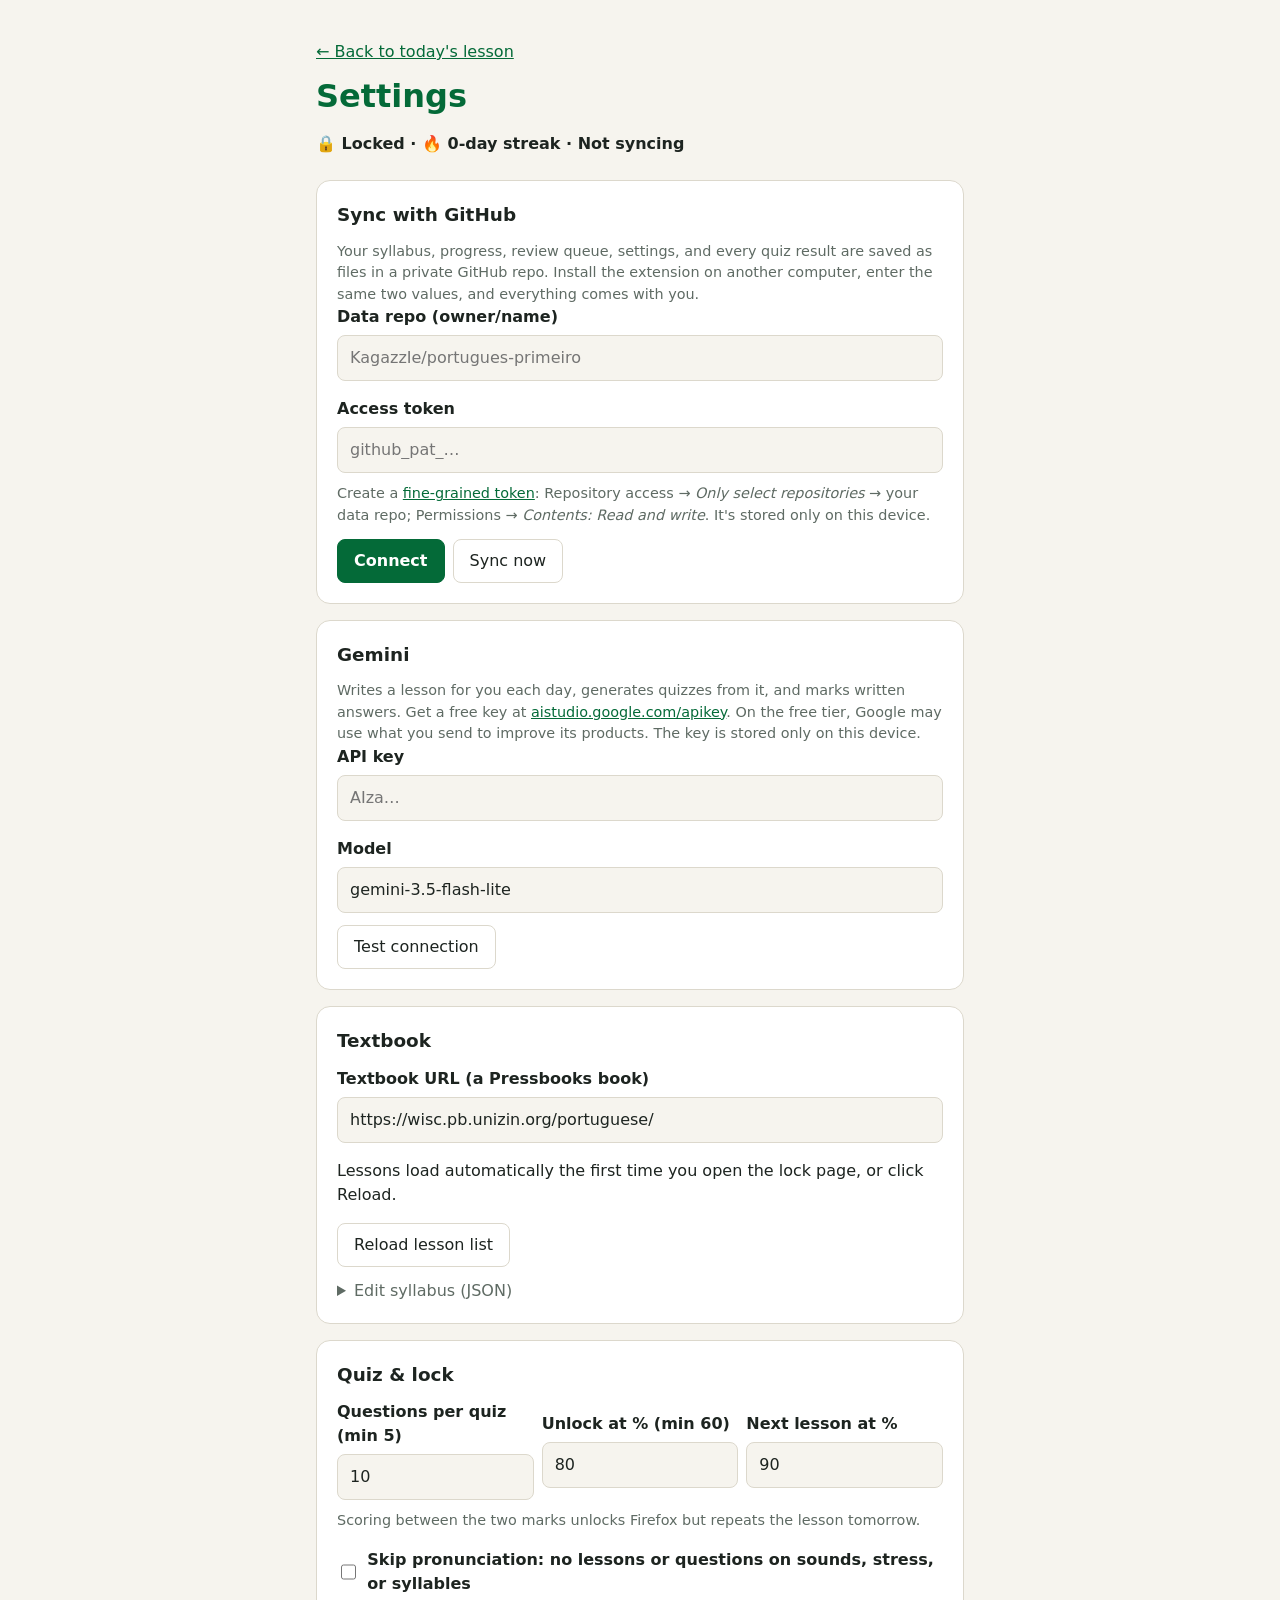
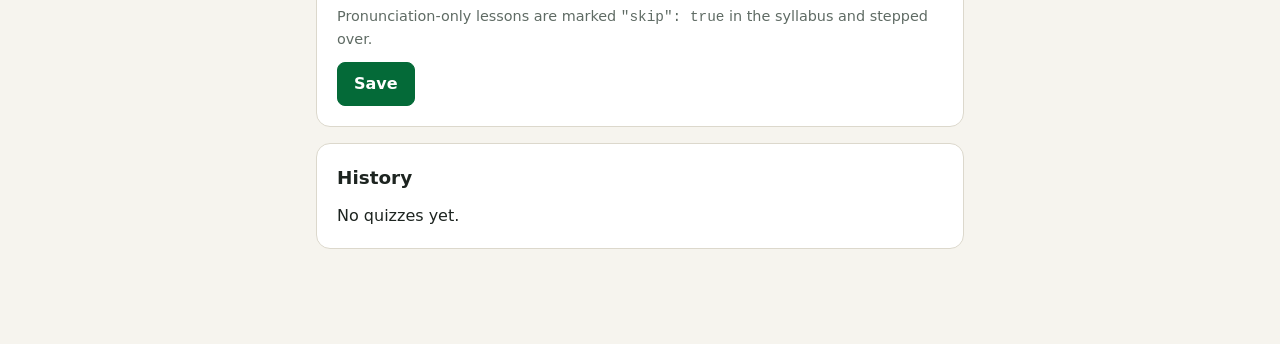
==== options.html @ 60bcc2d9 "Publish the phone version of the lock page Built from KagazzIe/portugues-primeiro by tools/build-web" ====
<!doctype html>
<html lang="pt">
<head>
  <meta charset="utf-8">
  <meta name="viewport" content="width=device-width, initial-scale=1">
  <title>Português Primeiro Settings</title>
  <link rel="stylesheet" href="lock.css">
  <meta name="apple-mobile-web-app-capable" content="yes">
  <meta name="mobile-web-app-capable" content="yes">
  <meta name="apple-mobile-web-app-title" content="Português">
  <link rel="icon" href="icon.svg">
</head>
<body>
  <main>
    <header>
      <p class="web-only" style="margin:0 0 8px"><a href="index.html">← Back to today's lesson</a></p>
      <h1>Settings</h1>
      <div id="status" class="streak"></div>
    </header>

    <div class="card">
      <h2>Sync with GitHub</h2>
      <p class="hint" style="margin-top:0">Your syllabus, progress, review queue, settings, and every quiz result are saved
        as files in a private GitHub repo. Install the extension on another computer, enter the same two values, and
        everything comes with you.</p>

      <label for="githubRepo">Data repo (owner/name)</label>
      <input id="githubRepo" type="text" spellcheck="false" placeholder="KagazzIe/portugues-primeiro">

      <label for="githubToken" style="margin-top:16px">Access token</label>
      <input id="githubToken" type="password" autocomplete="off" spellcheck="false" placeholder="github_pat_…">
      <p class="hint">Create a <a href="https://github.com/settings/personal-access-tokens/new" target="_blank" rel="noopener">fine-grained token</a>:
        Repository access → <em>Only select repositories</em> → your data repo; Permissions → <em>Contents: Read and write</em>.
        It's stored only on this device.</p>

      <div class="row">
        <button id="connect" class="primary">Connect</button>
        <button id="sync-now">Sync now</button>
        <span id="sync-msg" class="hint" style="margin:0"></span>
      </div>
    </div>

    <div class="card">
      <h2>Gemini</h2>
      <p class="hint" style="margin-top:0">Writes a lesson for you each day, generates quizzes from it,
        and marks written answers. Get a free key at
        <a href="https://aistudio.google.com/apikey" target="_blank" rel="noopener">aistudio.google.com/apikey</a>.
        On the free tier, Google may use what you send to improve its products. The key is stored only on this device.</p>

      <label for="geminiApiKey">API key</label>
      <input id="geminiApiKey" type="password" autocomplete="off" spellcheck="false" placeholder="AIza…">

      <label for="geminiModel" style="margin-top:16px">Model</label>
      <input id="geminiModel" type="text" spellcheck="false">

      <div class="row">
        <button id="test-gemini">Test connection</button>
        <span id="test-status" class="hint" style="margin:0"></span>
      </div>
    </div>

    <div class="card">
      <h2>Textbook</h2>
      <label for="bookUrl">Textbook URL (a Pressbooks book)</label>
      <input id="bookUrl" type="text" spellcheck="false">
      <p id="syllabus-status"></p>
      <div class="row">
        <button id="reload-lessons">Reload lesson list</button>
        <span id="reload-status" class="hint" style="margin:0"></span>
      </div>
      <ol id="lesson-list" class="lesson-list"></ol>
      <p id="review-status" class="hint"></p>
      <details id="syllabus-edit" style="margin-top:12px">
        <summary style="cursor:pointer;color:var(--muted)">Edit syllabus (JSON)</summary>
        <p class="hint">Fix lesson titles. Each lesson needs a "title" and at least one entry in "sources".</p>
        <textarea id="syllabus-json" rows="14"></textarea>
        <div class="row">
          <button id="save-syllabus">Save syllabus</button>
          <span id="syllabus-json-status" class="hint" style="margin:0"></span>
        </div>
      </details>
    </div>

    <div class="card">
      <h2>Quiz &amp; lock</h2>
      <div class="row" style="margin-top:0">
        <div style="flex:1;min-width:140px">
          <label for="questionCount">Questions per quiz (min <span id="min-q"></span>)</label>
          <input id="questionCount" type="text" inputmode="numeric">
        </div>
        <div style="flex:1;min-width:140px">
          <label for="passPercent">Unlock at % (min <span id="min-p"></span>)</label>
          <input id="passPercent" type="text" inputmode="numeric">
        </div>
        <div style="flex:1;min-width:140px">
          <label for="advancePercent">Next lesson at %</label>
          <input id="advancePercent" type="text" inputmode="numeric">
        </div>
      </div>
      <p class="hint">Scoring between the two marks unlocks Firefox but repeats the lesson tomorrow.</p>

      <label class="check" style="margin-top:16px">
        <input id="skipPronunciation" type="checkbox">
        Skip pronunciation: no lessons or questions on sounds, stress, or syllables
      </label>
      <p class="hint">Pronunciation-only lessons are marked <code>"skip": true</code> in the syllabus and stepped over.</p>

      <label class="ext-only" for="allowlist" style="margin-top:16px">Sites allowed while locked (one domain per line, subdomains included)</label>
      <textarea class="ext-only" id="allowlist" rows="9"></textarea>

      <div class="row">
        <button id="save" class="primary">Save</button>
        <span id="saved" class="hint" style="margin:0"></span>
      </div>
    </div>

    <div class="card">
      <h2>History</h2>
      <div id="history"></div>
    </div>
  </main>
  <script src="web-shim.js"></script>
  <script src="shared.js"></script>
  <script src="github.js"></script>
  <script src="store.js"></script>
  <script src="book.js"></script>
  <script src="review.js"></script>
  <script src="gemini.js"></script>
  <script src="options.js"></script>
</body>
</html>
---- lock.css ----
:root {
  --bg: #f6f4ee;
  --card: #ffffff;
  --text: #1d2420;
  --muted: #5f6b64;
  --border: #dcd8cc;
  --green: #046a38;
  --green-soft: #e3f1e8;
  --red: #b3261e;
  --red-soft: #fbe7e5;
  --yellow: #ffd100;
}
@media (prefers-color-scheme: dark) {
  :root {
    --bg: #141917;
    --card: #1e2421;
    --text: #e8ece9;
    --muted: #9aa69f;
    --border: #333c37;
    --green: #4cc38a;
    --green-soft: #1b3326;
    --red: #f2827a;
    --red-soft: #3a2220;
  }
}

* { box-sizing: border-box; }
body {
  margin: 0;
  background: var(--bg);
  color: var(--text);
  font: 16px/1.5 system-ui, -apple-system, "Segoe UI", sans-serif;
}
main { max-width: 680px; margin: 0 auto; padding: 40px 16px 80px; }
header { margin-bottom: 24px; }
.header-top { display: flex; flex-wrap: wrap; align-items: center; justify-content: space-between; gap: 4px 12px; }
.header-settings { text-decoration: none; white-space: nowrap; }
h1 { margin: 0; font-size: 2rem; color: var(--green); }
h2 { margin: 0 0 12px; font-size: 1.15rem; }
.sub { margin: 4px 0 0; color: var(--muted); }
.streak { margin-top: 12px; font-weight: 600; }

.card {
  background: var(--card);
  border: 1px solid var(--border);
  border-radius: 14px;
  padding: 20px;
  margin-bottom: 16px;
}
.num {
  display: inline-grid; place-items: center;
  width: 26px; height: 26px; margin-right: 6px;
  border-radius: 50%; background: var(--green); color: #fff; font-size: .85rem;
}
label { display: block; font-weight: 600; margin-bottom: 6px; }
input[type=text], input[type=password], textarea {
  width: 100%; padding: 10px 12px;
  border: 1px solid var(--border); border-radius: 8px;
  background: var(--bg); color: var(--text); font: inherit;
}
textarea { font-family: ui-monospace, Consolas, monospace; font-size: .85rem; resize: vertical; }
.row { display: flex; flex-wrap: wrap; gap: 8px; margin-top: 12px; align-items: center; }

button {
  font: inherit; cursor: pointer;
  padding: 9px 16px; border-radius: 8px;
  border: 1px solid var(--border); background: var(--card); color: var(--text);
}
button:hover { border-color: var(--green); }
button.primary { background: var(--green); border-color: var(--green); color: #fff; font-weight: 600; }
button.link { border: none; background: none; color: var(--green); text-decoration: underline; padding: 9px 4px; }
button:disabled { opacity: .5; cursor: default; }

.hint { color: var(--muted); font-size: .9rem; margin: 10px 0 0; }
.error { color: var(--red); font-size: .9rem; }
pre {
  white-space: pre-wrap; word-break: break-word;
  background: var(--bg); border: 1px solid var(--border); border-radius: 8px;
  padding: 12px; font-size: .8rem; max-height: 300px; overflow: auto;
}

.progress { height: 6px; background: var(--border); border-radius: 3px; overflow: hidden; }
#q-bar { height: 100%; width: 0; background: var(--green); transition: width .3s; }
.question { font-size: 1.35rem; margin-top: 8px; }
.option { display: block; width: 100%; text-align: left; margin-bottom: 8px; padding: 12px 14px; }
.option.correct { background: var(--green-soft); border-color: var(--green); }
.option.wrong { background: var(--red-soft); border-color: var(--red); }

.feedback { margin-top: 12px; padding: 12px 14px; border-radius: 8px; }
.feedback.good { background: var(--green-soft); }
.feedback.bad { background: var(--red-soft); }
.feedback p { margin: 4px 0; }

.score { font-size: 2.2rem; font-weight: 700; margin: 0 0 12px; }
.review-item { border-top: 1px solid var(--border); padding: 10px 0; }
.review-item .q { font-weight: 600; }
.review-item .yours { color: var(--red); }
.review-item .right { color: var(--green); }

a { color: var(--green); }

/* The phone version (a website) has no browser to lock or unlock. */
.web-app .ext-only { display: none !important; }
.web-only { display: none; }
.web-app .web-only { display: revert; }
label.check { display: flex; gap: 8px; align-items: center; font-weight: 600; cursor: pointer; }
label.check input { width: 18px; height: 18px; accent-color: var(--green); }

select {
  width: 100%; padding: 10px 12px; font: inherit; font-weight: 600;
  border: 1px solid var(--border); border-radius: 8px;
  background: var(--bg); color: var(--text);
}
.daily h3 { font-size: 1.3rem; margin: 16px 0 4px; }
.daily h4 { margin: 20px 0 6px; font-size: 1rem; }
.daily section { margin-top: 18px; }
.daily section h4 { margin: 0 0 6px; color: var(--green); }
.daily p { margin: 0 0 10px; }
.focus { background: var(--green-soft); border-radius: 8px; padding: 10px 14px; margin: 10px 0; }
.daily .examples { margin: 4px 0 0; }
.practice { padding-left: 22px; }
.practice li { margin-bottom: 6px; }
.practice details { display: inline; }
.practice summary { cursor: pointer; color: var(--green); display: inline; font-size: .9rem; margin-left: 6px; }
.recap { color: var(--muted); font-style: italic; margin-top: 16px; }
.task { border-top: 1px solid var(--border); padding: 14px 0 4px; }
.task h3 { margin: 0 0 6px; font-size: 1.05rem; display: flex; align-items: center; gap: 8px; }
.task p { margin: 4px 0 8px; }
.task.done { opacity: .75; }
.task-check {
  display: inline-grid; place-items: center; width: 22px; height: 22px; border-radius: 50%;
  border: 2px solid var(--border); font-size: .8rem; color: #fff; flex: none;
}
.task.done .task-check { background: var(--green); border-color: var(--green); }
#practice-overview { margin: 14px 0 4px; }
#practice-overview > summary { cursor: pointer; color: var(--green); font-weight: 600; }
.grammar-table { border-collapse: collapse; font-size: .9rem; margin: 6px 0 10px; display: block; overflow-x: auto; }
.grammar-table th, .grammar-table td { border: 1px solid var(--border); padding: 4px 8px; text-align: left; }
.grammar-table th { background: var(--bg); }
.pitfalls { color: var(--muted); font-size: .9rem; padding-left: 20px; }
#overview-vocab > summary { cursor: pointer; color: var(--green); margin: 12px 0 6px; }
.vocab { width: 100%; border-collapse: collapse; font-size: .92rem; }
.vocab td { padding: 4px 8px 4px 0; border-bottom: 1px solid var(--border); vertical-align: top; }
.vocab td:first-child { font-weight: 600; width: 45%; }
.examples { padding-left: 20px; font-size: .92rem; }
.examples .en { color: var(--muted); }
.lesson-list { padding-left: 24px; margin: 8px 0 0; }
.lesson-list li { margin-bottom: 2px; }
.lesson-list li.current { font-weight: 700; color: var(--green); }
.lesson-list li.pending { color: var(--muted); }
.manual > summary { cursor: pointer; color: var(--muted); margin: 4px 0 16px; }
.manual[open] > summary { margin-bottom: 12px; }

.emergency { margin-top: 24px; color: var(--muted); }
.emergency summary { cursor: pointer; }
.phrase { font-style: italic; color: var(--text); }
.emergency input { margin-bottom: 8px; }
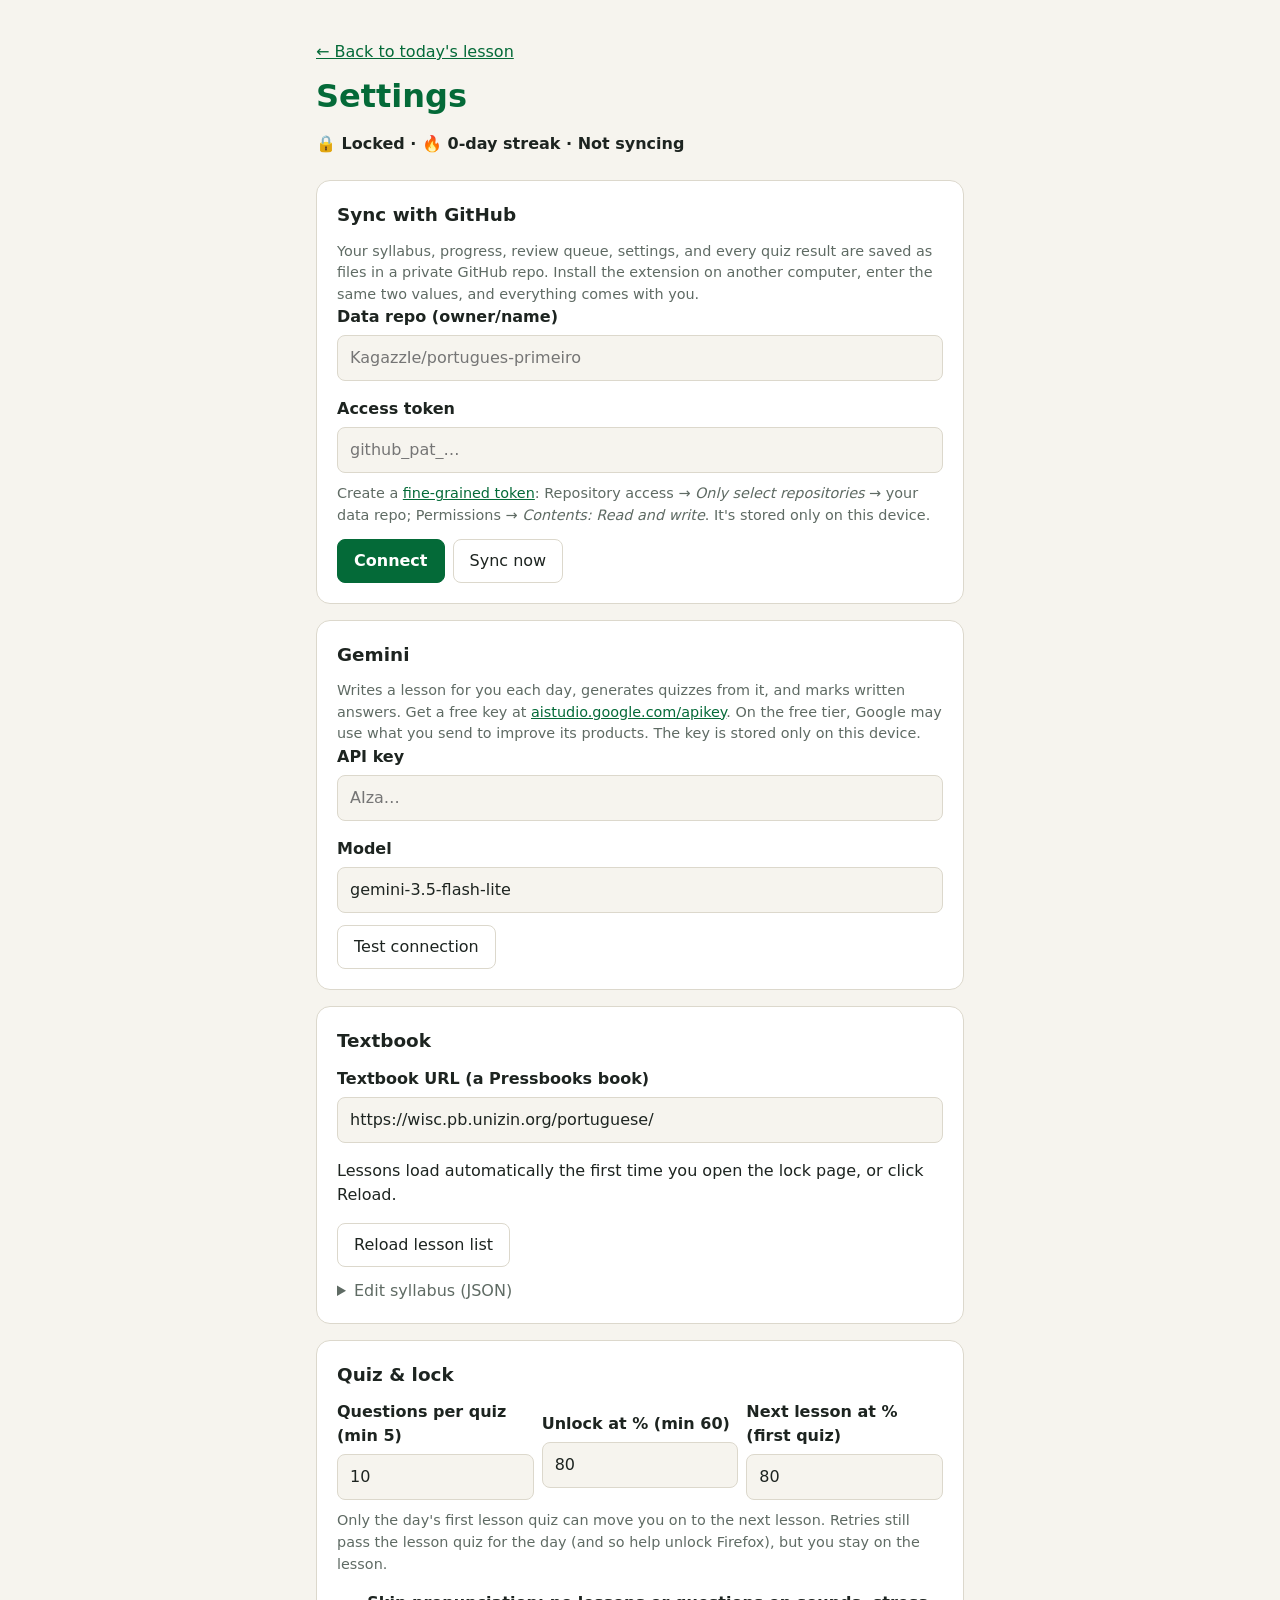
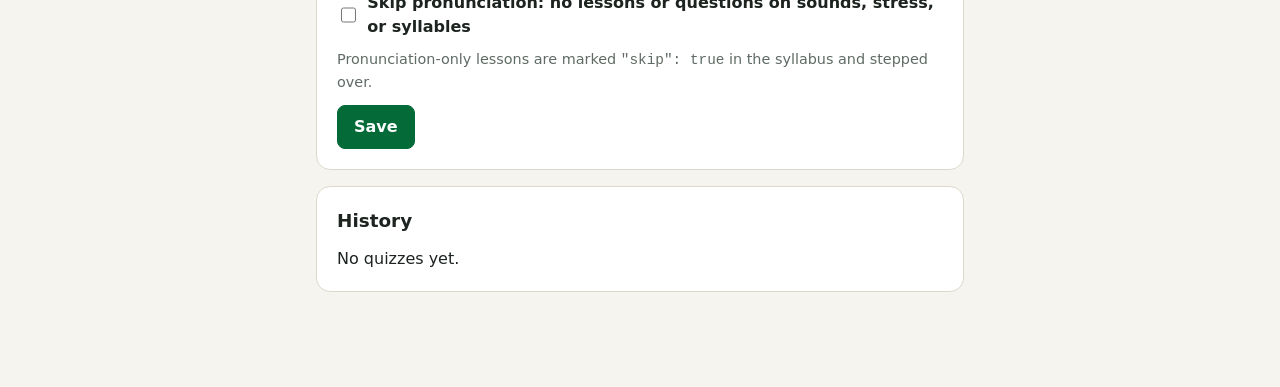
==== commit f849e4eb: "Update from portugues-primeiro" ====
--- a/options.html
+++ b/options.html
@@ -93,11 +93,11 @@
           <input id="passPercent" type="text" inputmode="numeric">
         </div>
         <div style="flex:1;min-width:140px">
-          <label for="advancePercent">Next lesson at %</label>
+          <label for="advancePercent">Next lesson at % (first quiz)</label>
           <input id="advancePercent" type="text" inputmode="numeric">
         </div>
       </div>
-      <p class="hint">Scoring between the two marks unlocks Firefox but repeats the lesson tomorrow.</p>
+      <p class="hint">Only the day's first lesson quiz can move you on to the next lesson. Retries still pass the lesson quiz for the day (and so help unlock Firefox), but you stay on the lesson.</p>
 
       <label class="check" style="margin-top:16px">
         <input id="skipPronunciation" type="checkbox">
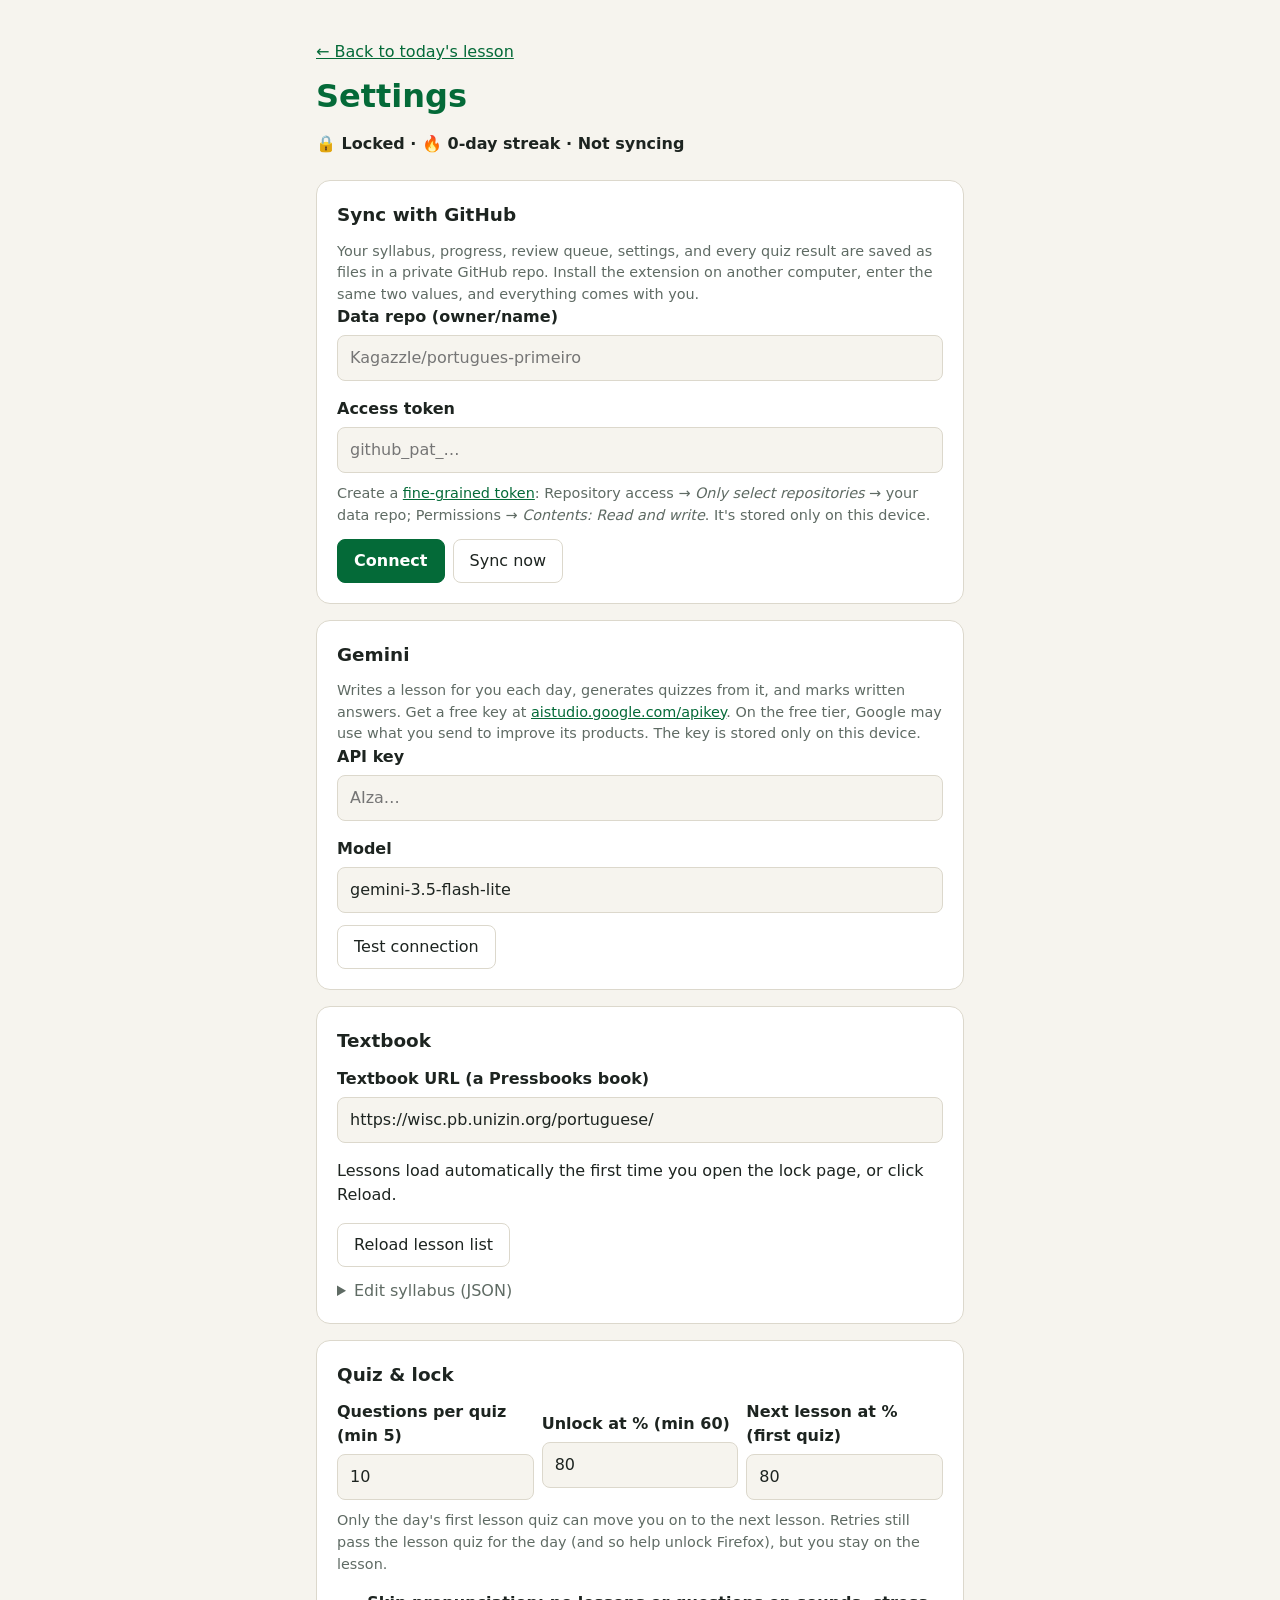
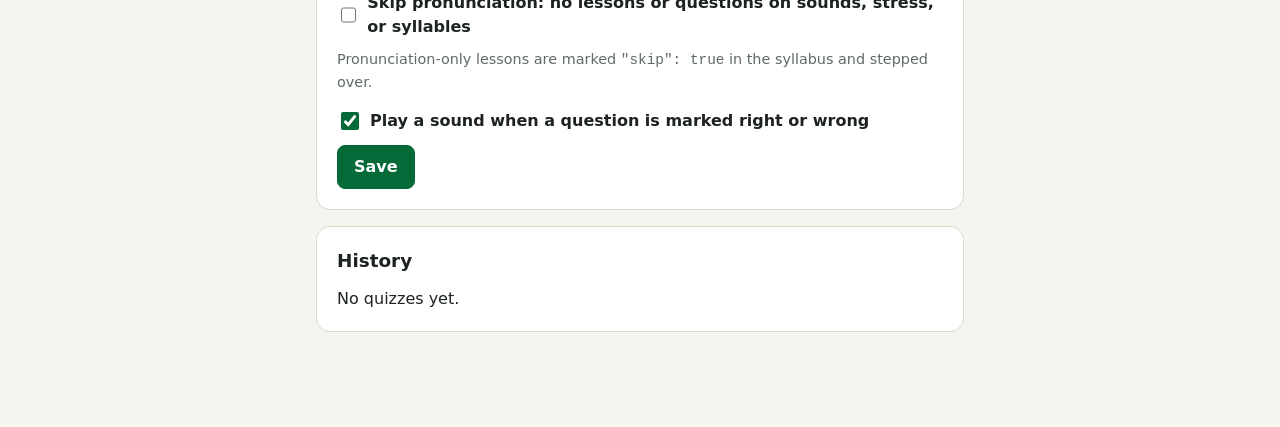
==== commit faf2c13a: "Update from portugues-primeiro" ====
--- a/options.html
+++ b/options.html
@@ -105,6 +105,11 @@
       </label>
       <p class="hint">Pronunciation-only lessons are marked <code>"skip": true</code> in the syllabus and stepped over.</p>
 
+      <label class="check" style="margin-top:16px">
+        <input id="sounds" type="checkbox">
+        Play a sound when a question is marked right or wrong
+      </label>
+
       <label class="ext-only" for="allowlist" style="margin-top:16px">Sites allowed while locked (one domain per line, subdomains included)</label>
       <textarea class="ext-only" id="allowlist" rows="9"></textarea>
 
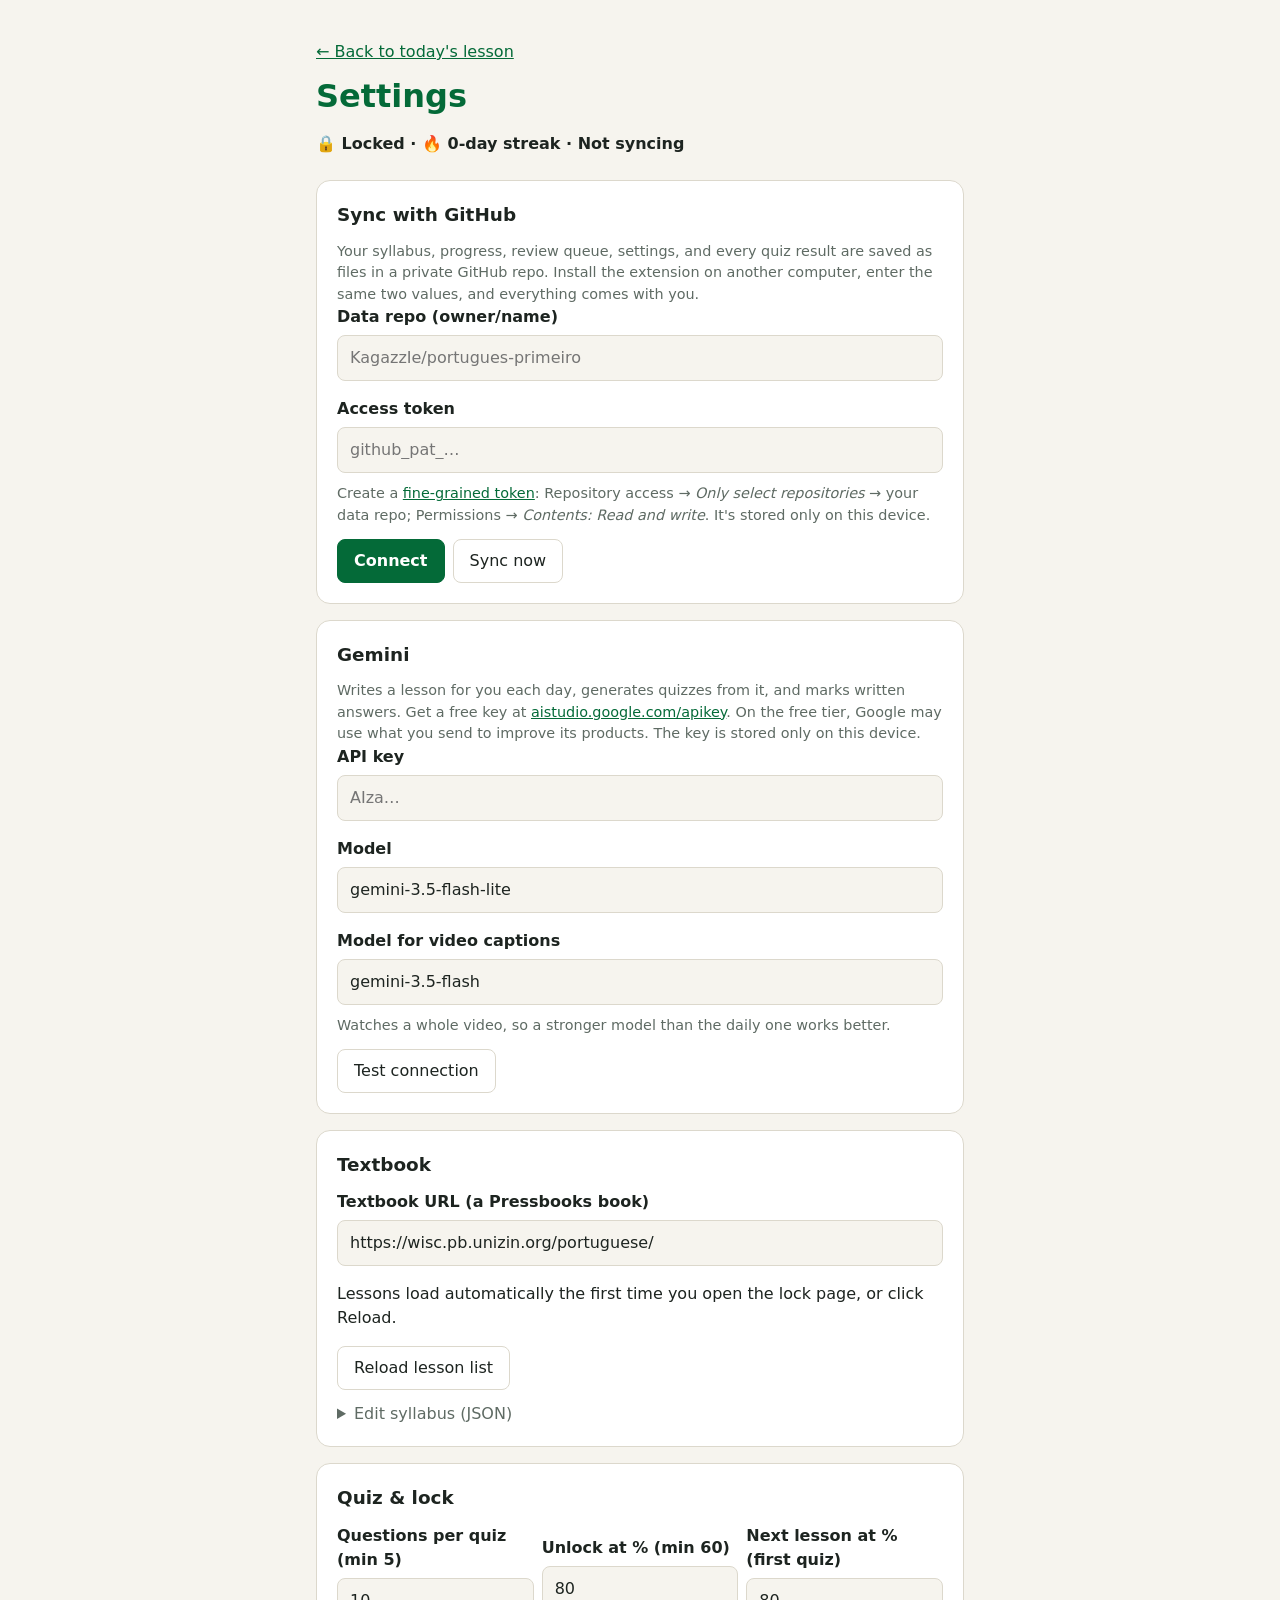
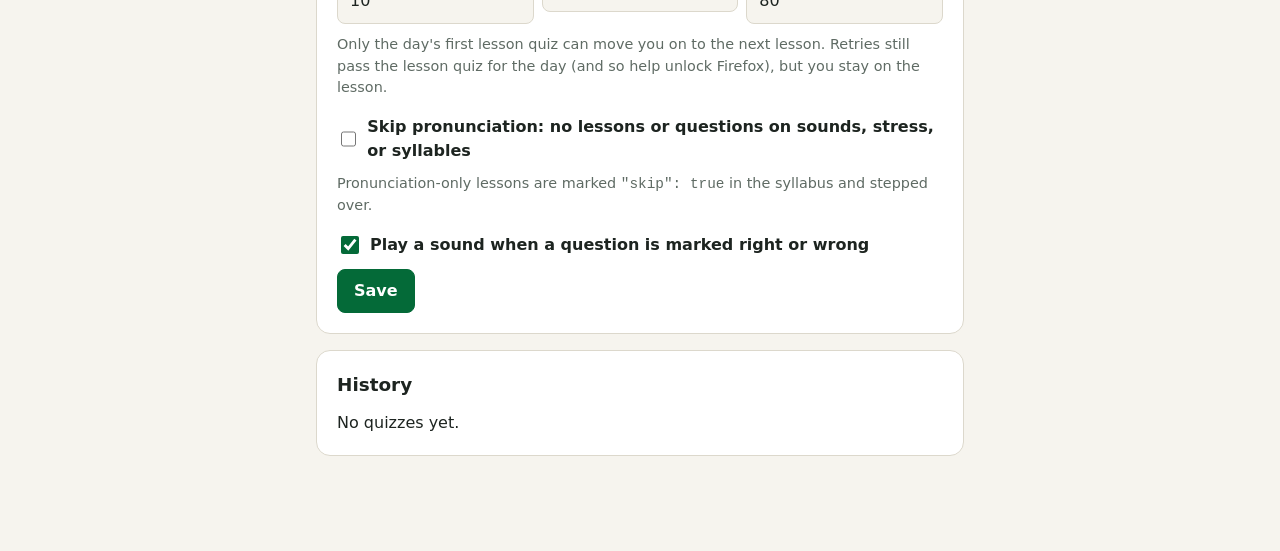
==== commit 58904bf6: "Update from portugues-primeiro@7f595bf" ====
--- a/options.html
+++ b/options.html
@@ -52,6 +52,10 @@
 
       <label for="geminiModel" style="margin-top:16px">Model</label>
       <input id="geminiModel" type="text" spellcheck="false">
+
+      <label for="videoModel" style="margin-top:16px">Model for video captions</label>
+      <input id="videoModel" type="text" spellcheck="false">
+      <p class="hint">Watches a whole video, so a stronger model than the daily one works better.</p>
 
       <div class="row">
         <button id="test-gemini">Test connection</button>
--- a/lock.css
+++ b/lock.css
@@ -155,3 +155,41 @@
 .emergency summary { cursor: pointer; }
 .phrase { font-style: italic; color: var(--text); }
 .emergency input { margin-bottom: 8px; }
+
+/* Watch page */
+.header-links { display: flex; gap: 4px 12px; flex-wrap: wrap; }
+.watch-page main { max-width: 860px; }
+.video-list { list-style: none; padding: 0; margin: 0; }
+.video-list li { display: flex; flex-wrap: wrap; align-items: baseline; gap: 2px 10px; padding: 10px 0; border-top: 1px solid var(--border); }
+.video-list li:first-child { border-top: none; padding-top: 0; }
+.video-list .video-link { font-weight: 600; flex: 1 1 100%; }
+.video-list .hint { margin: 0; }
+.video-list button.link { padding: 0 4px; font-size: .9rem; }
+.video-title { font-size: 1.3rem; margin-bottom: 4px; }
+.player { position: relative; width: 100%; aspect-ratio: 16 / 9; background: #000; border-radius: 12px; overflow: hidden; margin-bottom: 12px; }
+.player iframe { position: absolute; inset: 0; width: 100%; height: 100%; border: 0; }
+.now-card { position: sticky; top: 0; z-index: 1; }
+.now-pt { font-size: 1.35rem; font-weight: 600; margin: 0; line-height: 1.45; min-height: 1.45em; }
+.now-en { color: var(--muted); margin: 4px 0 0; min-height: 1.5em; }
+.hide-en .now-en, .hide-en .transcript .en { visibility: hidden; }
+.hide-en .transcript .en { display: none; }
+button.word { font: inherit; padding: 0 1px; border: none; background: none; color: inherit; border-radius: 4px; cursor: pointer; }
+button.word:hover { background: var(--green-soft); color: var(--green); }
+.gloss { margin-top: 10px; padding: 8px 12px; border-radius: 8px; background: var(--green-soft); }
+.caption-controls button { padding: 7px 12px; }
+.caption-toggles { gap: 4px 18px; margin-top: 8px; }
+.caption-toggles label.check { margin: 0; font-weight: 400; }
+.transcript-card { padding: 8px; }
+.transcript { list-style: none; margin: 0; padding: 0; max-height: 45vh; overflow-y: auto; }
+.transcript li { display: grid; grid-template-columns: 3.5em 1fr; gap: 0 8px; padding: 6px 8px; border-radius: 8px; cursor: pointer; }
+.transcript li:hover { background: var(--bg); }
+.transcript li.active { background: var(--green-soft); }
+.transcript .t { color: var(--muted); font-size: .85rem; font-variant-numeric: tabular-nums; padding-top: 2px; }
+.transcript .pt { grid-column: 2; }
+.transcript .en { grid-column: 2; color: var(--muted); font-size: .9rem; }
+@media (max-width: 600px) {
+  .now-card { position: static; }
+  .now-card > .hint { display: none; }
+  .caption-controls button { padding: 6px 10px; }
+  .now-pt { font-size: 1.2rem; }
+}
